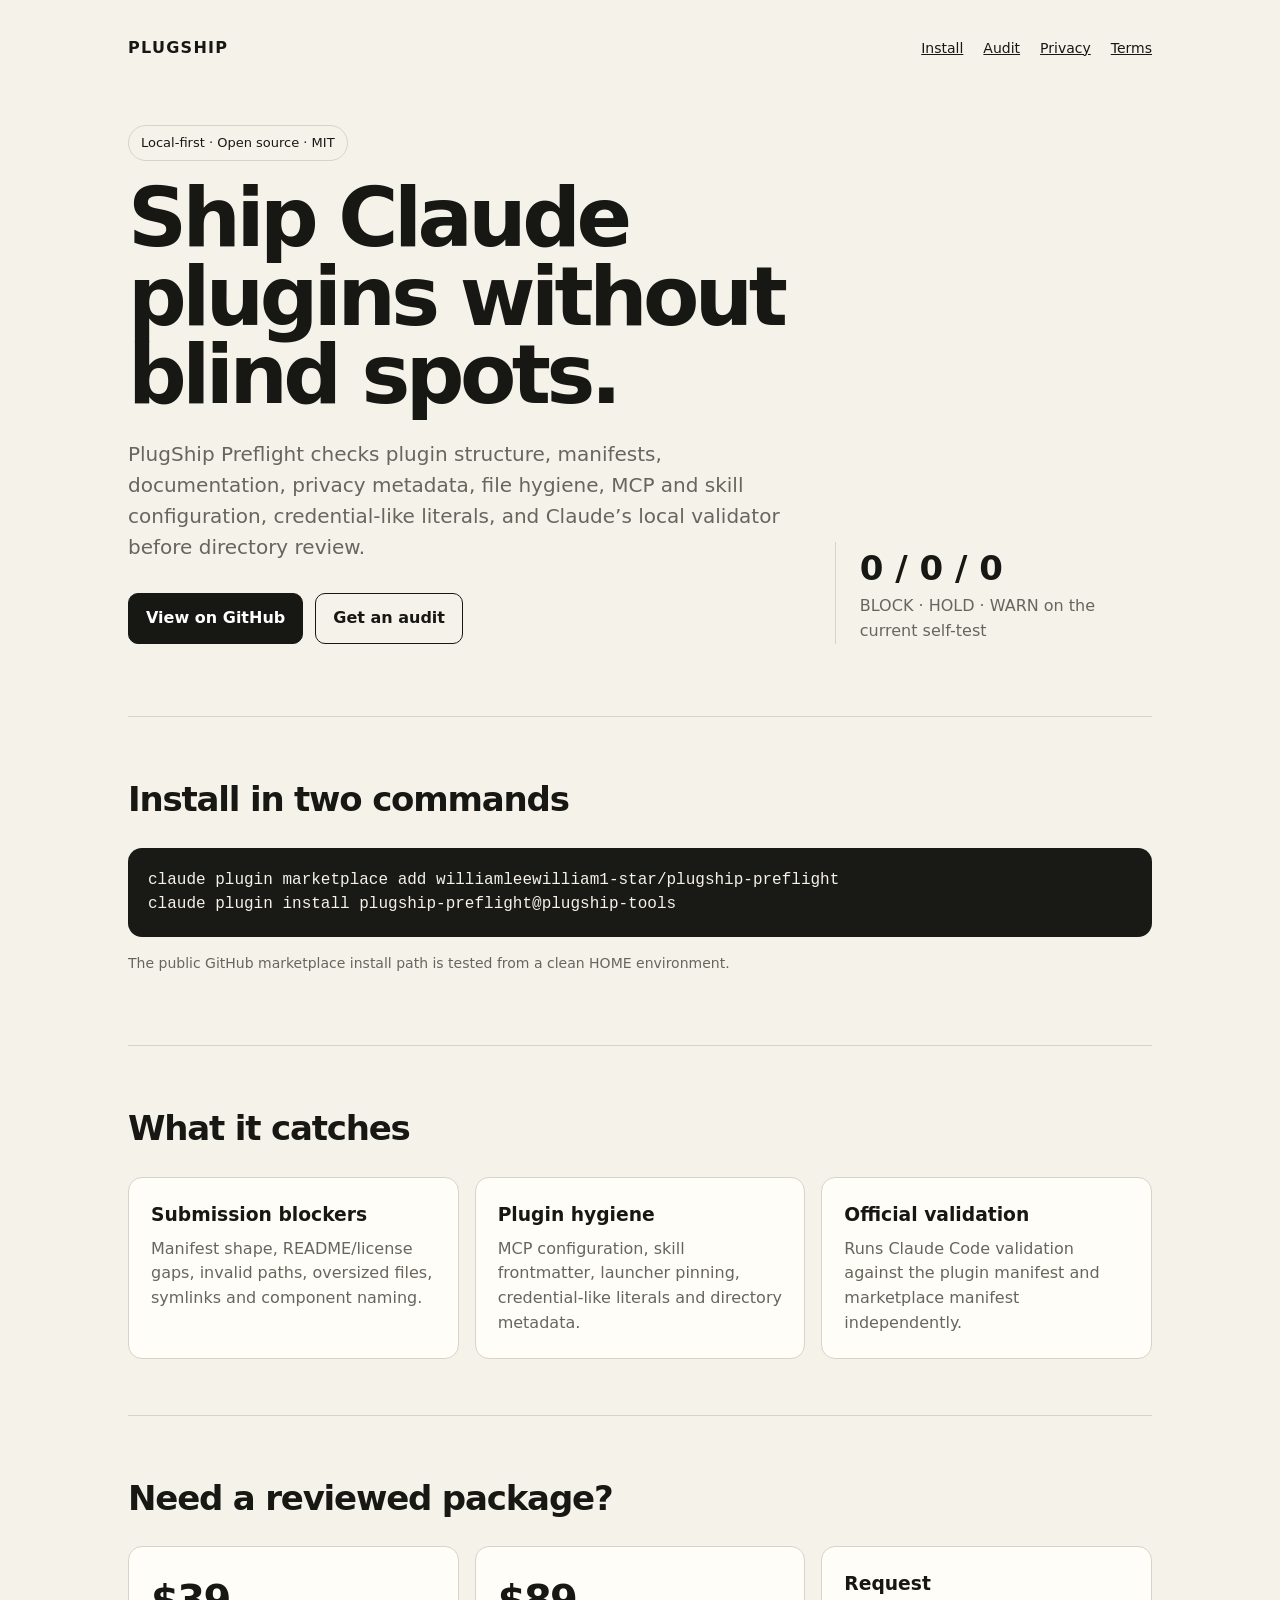
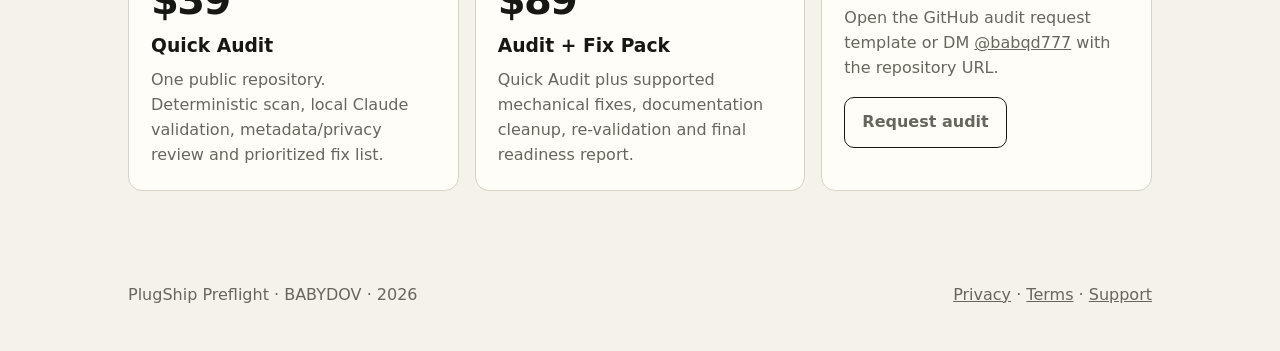
==== docs/index.html @ 2ba9bf3b "Add product site privacy and terms" ====
<!doctype html>
<html lang="en">
<head>
  <meta charset="utf-8">
  <meta name="viewport" content="width=device-width,initial-scale=1">
  <title>PlugShip Preflight — Claude plugin submission checks</title>
  <meta name="description" content="Local-first preflight checks for Claude plugins before directory review.">
  <style>
    :root{--bg:#f5f2ea;--ink:#171714;--muted:#67665e;--line:#d8d3c6;--panel:#fffdf7;--accent:#244a3b}
    *{box-sizing:border-box} body{margin:0;background:var(--bg);color:var(--ink);font:16px/1.55 ui-sans-serif,system-ui,-apple-system,BlinkMacSystemFont,"Segoe UI",sans-serif}
    a{color:inherit} .wrap{max-width:1080px;margin:auto;padding:28px}
    nav{display:flex;justify-content:space-between;align-items:center;padding:8px 0 64px}
    .brand{font-weight:750;letter-spacing:.08em}.navlinks{display:flex;gap:20px;font-size:14px}
    .hero{display:grid;grid-template-columns:1.35fr .65fr;gap:48px;align-items:end;padding-bottom:72px}
    h1{font-size:clamp(44px,7vw,82px);line-height:.96;letter-spacing:-.055em;margin:0 0 24px}
    .lead{font-size:20px;max-width:700px;color:var(--muted)}
    .pill{display:inline-block;border:1px solid var(--line);border-radius:999px;padding:7px 12px;font-size:13px;margin-bottom:18px}
    .cta{display:flex;gap:12px;flex-wrap:wrap;margin-top:30px}
    .btn{display:inline-block;padding:12px 17px;border-radius:10px;text-decoration:none;border:1px solid var(--ink);font-weight:650}
    .btn.primary{background:var(--ink);color:white}.metric{border-left:1px solid var(--line);padding-left:24px}
    .metric strong{display:block;font-size:34px}.metric span{color:var(--muted)}
    section{border-top:1px solid var(--line);padding:56px 0}
    h2{font-size:34px;letter-spacing:-.035em;margin:0 0 22px}
    .grid{display:grid;grid-template-columns:repeat(3,1fr);gap:16px}
    .card{background:var(--panel);border:1px solid var(--line);border-radius:14px;padding:22px}
    .card h3{margin:0 0 8px}.card p{margin:0;color:var(--muted)}
    pre{white-space:pre-wrap;word-break:break-word;background:#191916;color:#f6f2e8;border-radius:14px;padding:20px;overflow:auto}
    .price{font-size:40px;font-weight:760;letter-spacing:-.04em}
    .small{font-size:14px;color:var(--muted)} footer{padding:36px 0 16px;color:var(--muted);display:flex;justify-content:space-between;gap:18px}
    @media(max-width:760px){.hero,.grid{grid-template-columns:1fr}.metric{border-left:0;padding-left:0}.navlinks{display:none}}
  </style>
</head>
<body>
<div class="wrap">
  <nav><div class="brand">PLUGSHIP</div><div class="navlinks"><a href="#install">Install</a><a href="#audit">Audit</a><a href="privacy.html">Privacy</a><a href="terms.html">Terms</a></div></nav>
  <main>
    <div class="hero">
      <div>
        <span class="pill">Local-first · Open source · MIT</span>
        <h1>Ship Claude plugins without blind spots.</h1>
        <p class="lead">PlugShip Preflight checks plugin structure, manifests, documentation, privacy metadata, file hygiene, MCP and skill configuration, credential-like literals, and Claude’s local validator before directory review.</p>
        <div class="cta"><a class="btn primary" href="https://github.com/williamleewilliam1-star/plugship-preflight">View on GitHub</a><a class="btn" href="#audit">Get an audit</a></div>
      </div>
      <div class="metric"><strong>0 / 0 / 0</strong><span>BLOCK · HOLD · WARN on the current self-test</span></div>
    </div>
    <section id="install">
      <h2>Install in two commands</h2>
      <pre>claude plugin marketplace add williamleewilliam1-star/plugship-preflight
claude plugin install plugship-preflight@plugship-tools</pre>
      <p class="small">The public GitHub marketplace install path is tested from a clean HOME environment.</p>
    </section>
    <section>
      <h2>What it catches</h2>
      <div class="grid">
        <div class="card"><h3>Submission blockers</h3><p>Manifest shape, README/license gaps, invalid paths, oversized files, symlinks and component naming.</p></div>
        <div class="card"><h3>Plugin hygiene</h3><p>MCP configuration, skill frontmatter, launcher pinning, credential-like literals and directory metadata.</p></div>
        <div class="card"><h3>Official validation</h3><p>Runs Claude Code validation against the plugin manifest and marketplace manifest independently.</p></div>
      </div>
    </section>
    <section id="audit">
      <h2>Need a reviewed package?</h2>
      <div class="grid">
        <div class="card"><div class="price">$39</div><h3>Quick Audit</h3><p>One public repository. Deterministic scan, local Claude validation, metadata/privacy review and prioritized fix list.</p></div>
        <div class="card"><div class="price">$89</div><h3>Audit + Fix Pack</h3><p>Quick Audit plus supported mechanical fixes, documentation cleanup, re-validation and final readiness report.</p></div>
        <div class="card"><h3>Request</h3><p>Open the GitHub audit request template or DM <a href="https://x.com/babqd777">@babqd777</a> with the repository URL.</p><p style="margin-top:16px"><a class="btn" href="https://github.com/williamleewilliam1-star/plugship-preflight/issues/new?template=audit-request.md">Request audit</a></p></div>
      </div>
    </section>
  </main>
  <footer>
    <span>PlugShip Preflight · BABYDOV · 2026</span>
    <span><a href="privacy.html">Privacy</a> · <a href="terms.html">Terms</a> · <a href="https://github.com/williamleewilliam1-star/plugship-preflight/issues">Support</a></span>
  </footer>
</div>
</body>
</html>
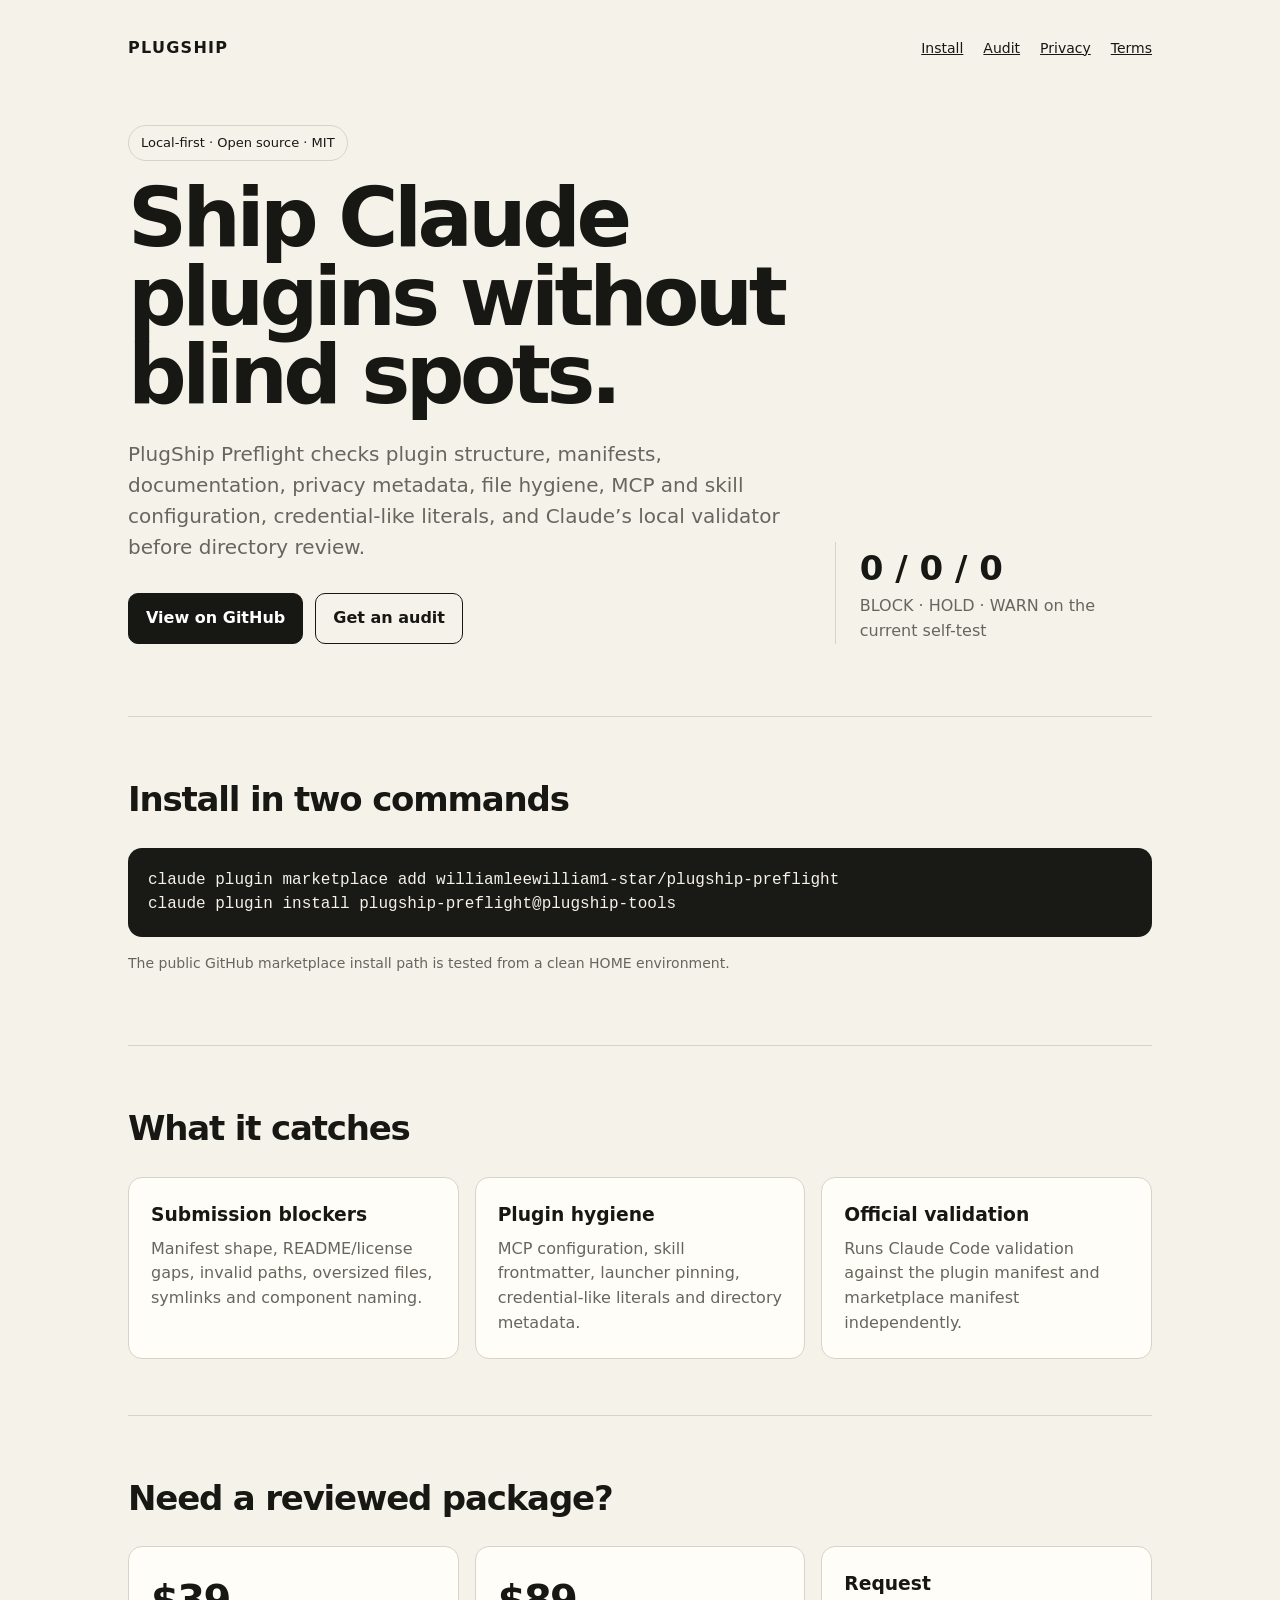
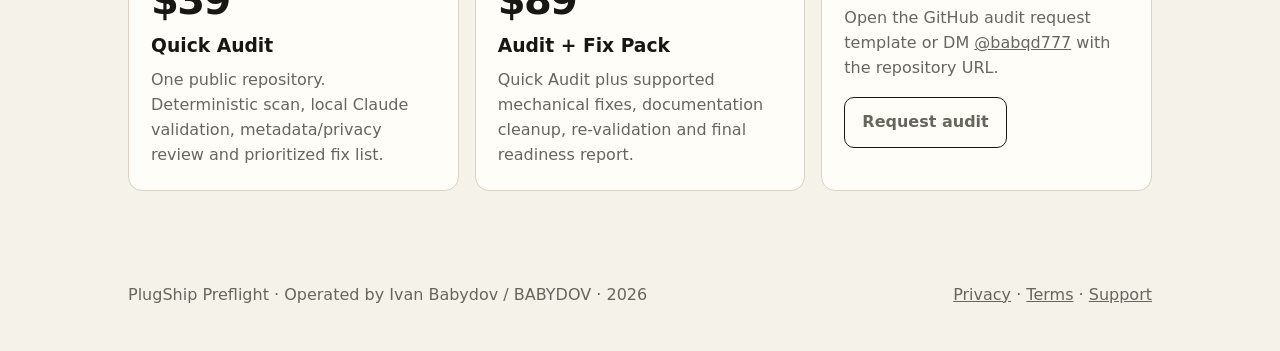
==== commit afdedf60: "Clarify operator identity on product site" ====
--- a/docs/index.html
+++ b/docs/index.html
@@ -67,7 +67,7 @@
     </section>
   </main>
   <footer>
-    <span>PlugShip Preflight · BABYDOV · 2026</span>
+    <span>PlugShip Preflight · Operated by Ivan Babydov / BABYDOV · 2026</span>
     <span><a href="privacy.html">Privacy</a> · <a href="terms.html">Terms</a> · <a href="https://github.com/williamleewilliam1-star/plugship-preflight/issues">Support</a></span>
   </footer>
 </div>
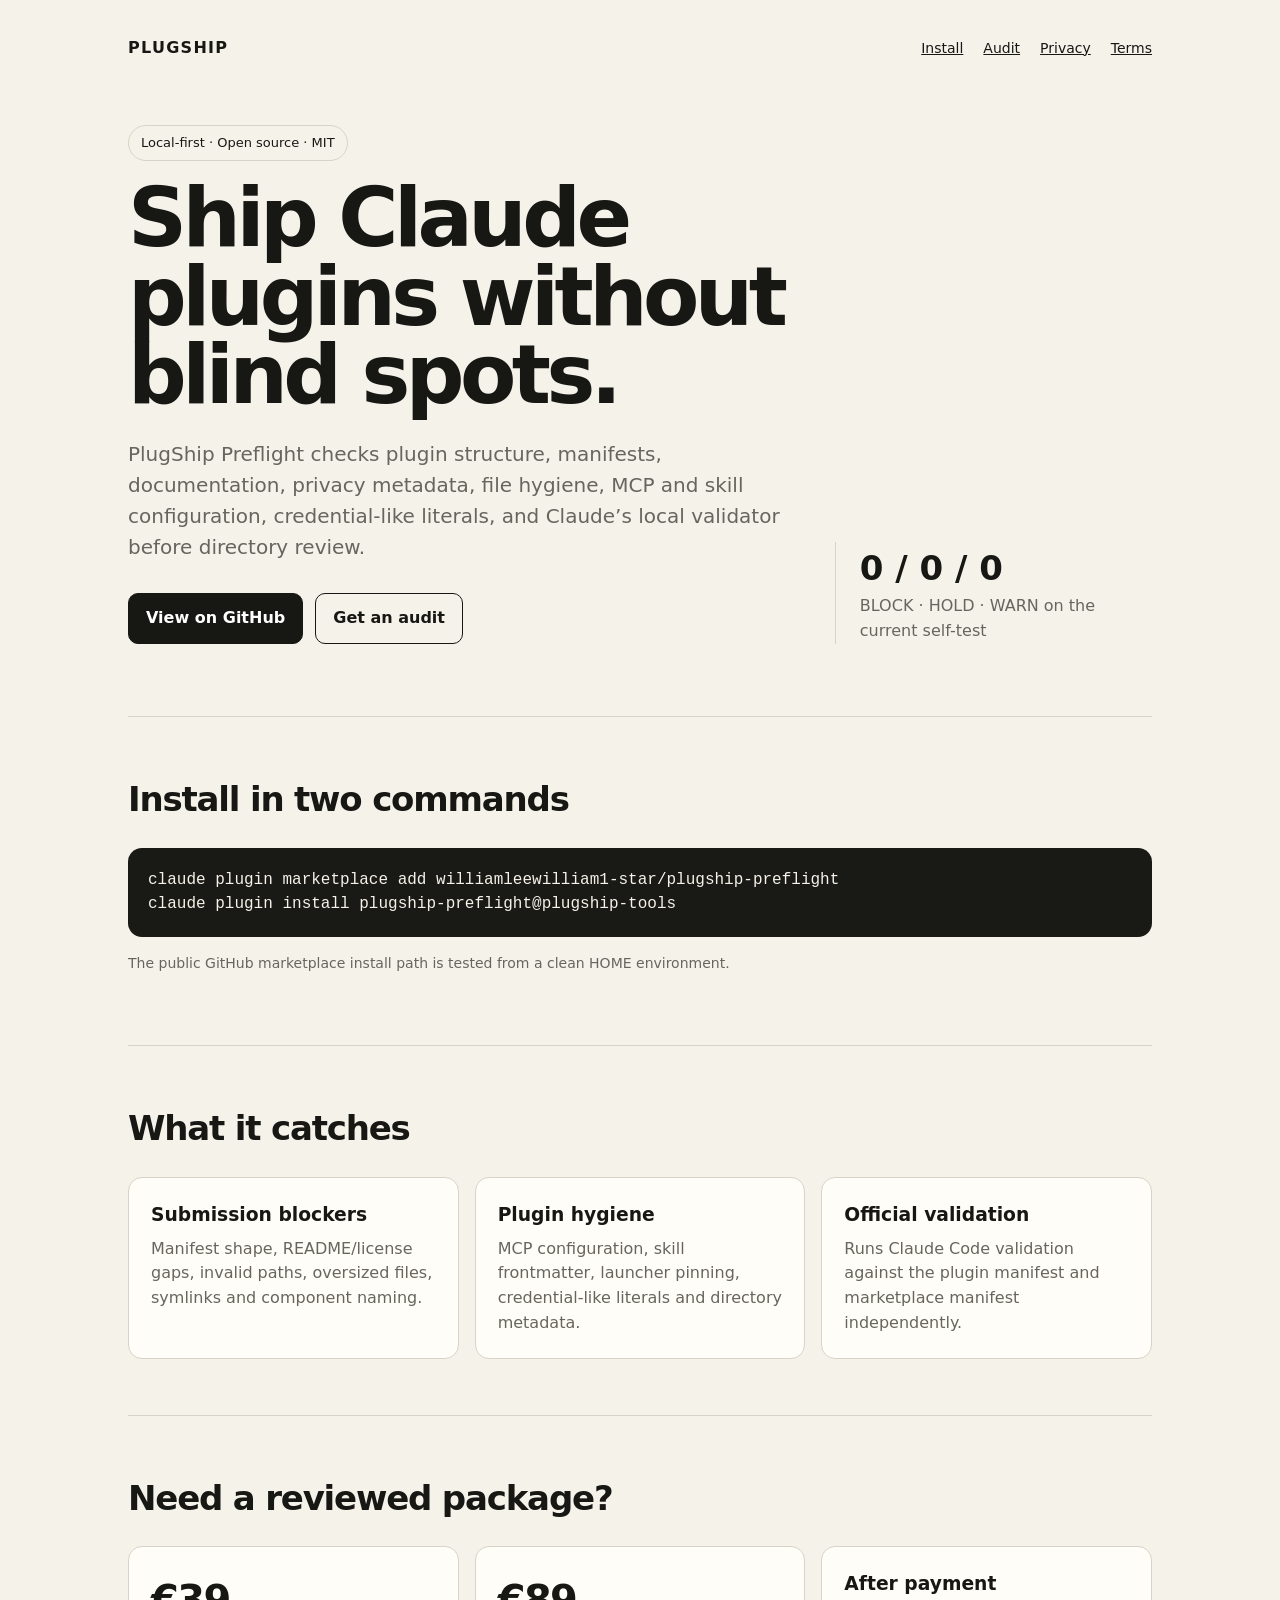
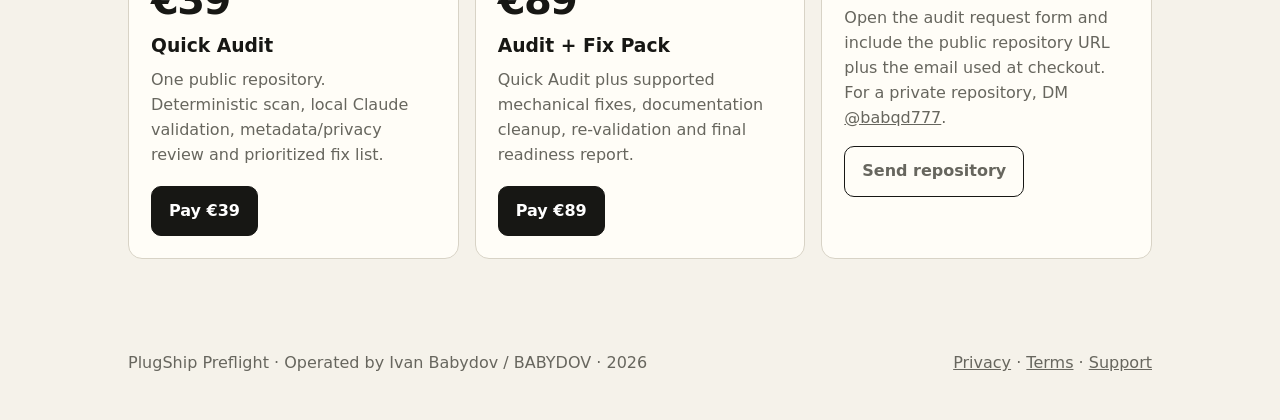
==== commit e2148709: "Add live Stripe checkout for paid audits" ====
--- a/docs/index.html
+++ b/docs/index.html
@@ -60,9 +60,9 @@
     <section id="audit">
       <h2>Need a reviewed package?</h2>
       <div class="grid">
-        <div class="card"><div class="price">$39</div><h3>Quick Audit</h3><p>One public repository. Deterministic scan, local Claude validation, metadata/privacy review and prioritized fix list.</p></div>
-        <div class="card"><div class="price">$89</div><h3>Audit + Fix Pack</h3><p>Quick Audit plus supported mechanical fixes, documentation cleanup, re-validation and final readiness report.</p></div>
-        <div class="card"><h3>Request</h3><p>Open the GitHub audit request template or DM <a href="https://x.com/babqd777">@babqd777</a> with the repository URL.</p><p style="margin-top:16px"><a class="btn" href="https://github.com/williamleewilliam1-star/plugship-preflight/issues/new?template=audit-request.md">Request audit</a></p></div>
+        <div class="card"><div class="price">€39</div><h3>Quick Audit</h3><p>One public repository. Deterministic scan, local Claude validation, metadata/privacy review and prioritized fix list.</p><p style="margin-top:18px"><a class="btn primary" href="https://buy.stripe.com/28E8wI2F44zK699gHmaZi00">Pay €39</a></p></div>
+        <div class="card"><div class="price">€89</div><h3>Audit + Fix Pack</h3><p>Quick Audit plus supported mechanical fixes, documentation cleanup, re-validation and final readiness report.</p><p style="margin-top:18px"><a class="btn primary" href="https://buy.stripe.com/7sY4gscfE8Q01STgHmaZi01">Pay €89</a></p></div>
+        <div class="card"><h3>After payment</h3><p>Open the audit request form and include the public repository URL plus the email used at checkout. For a private repository, DM <a href="https://x.com/babqd777">@babqd777</a>.</p><p style="margin-top:16px"><a class="btn" href="https://github.com/williamleewilliam1-star/plugship-preflight/issues/new?template=audit-request.md">Send repository</a></p></div>
       </div>
     </section>
   </main>
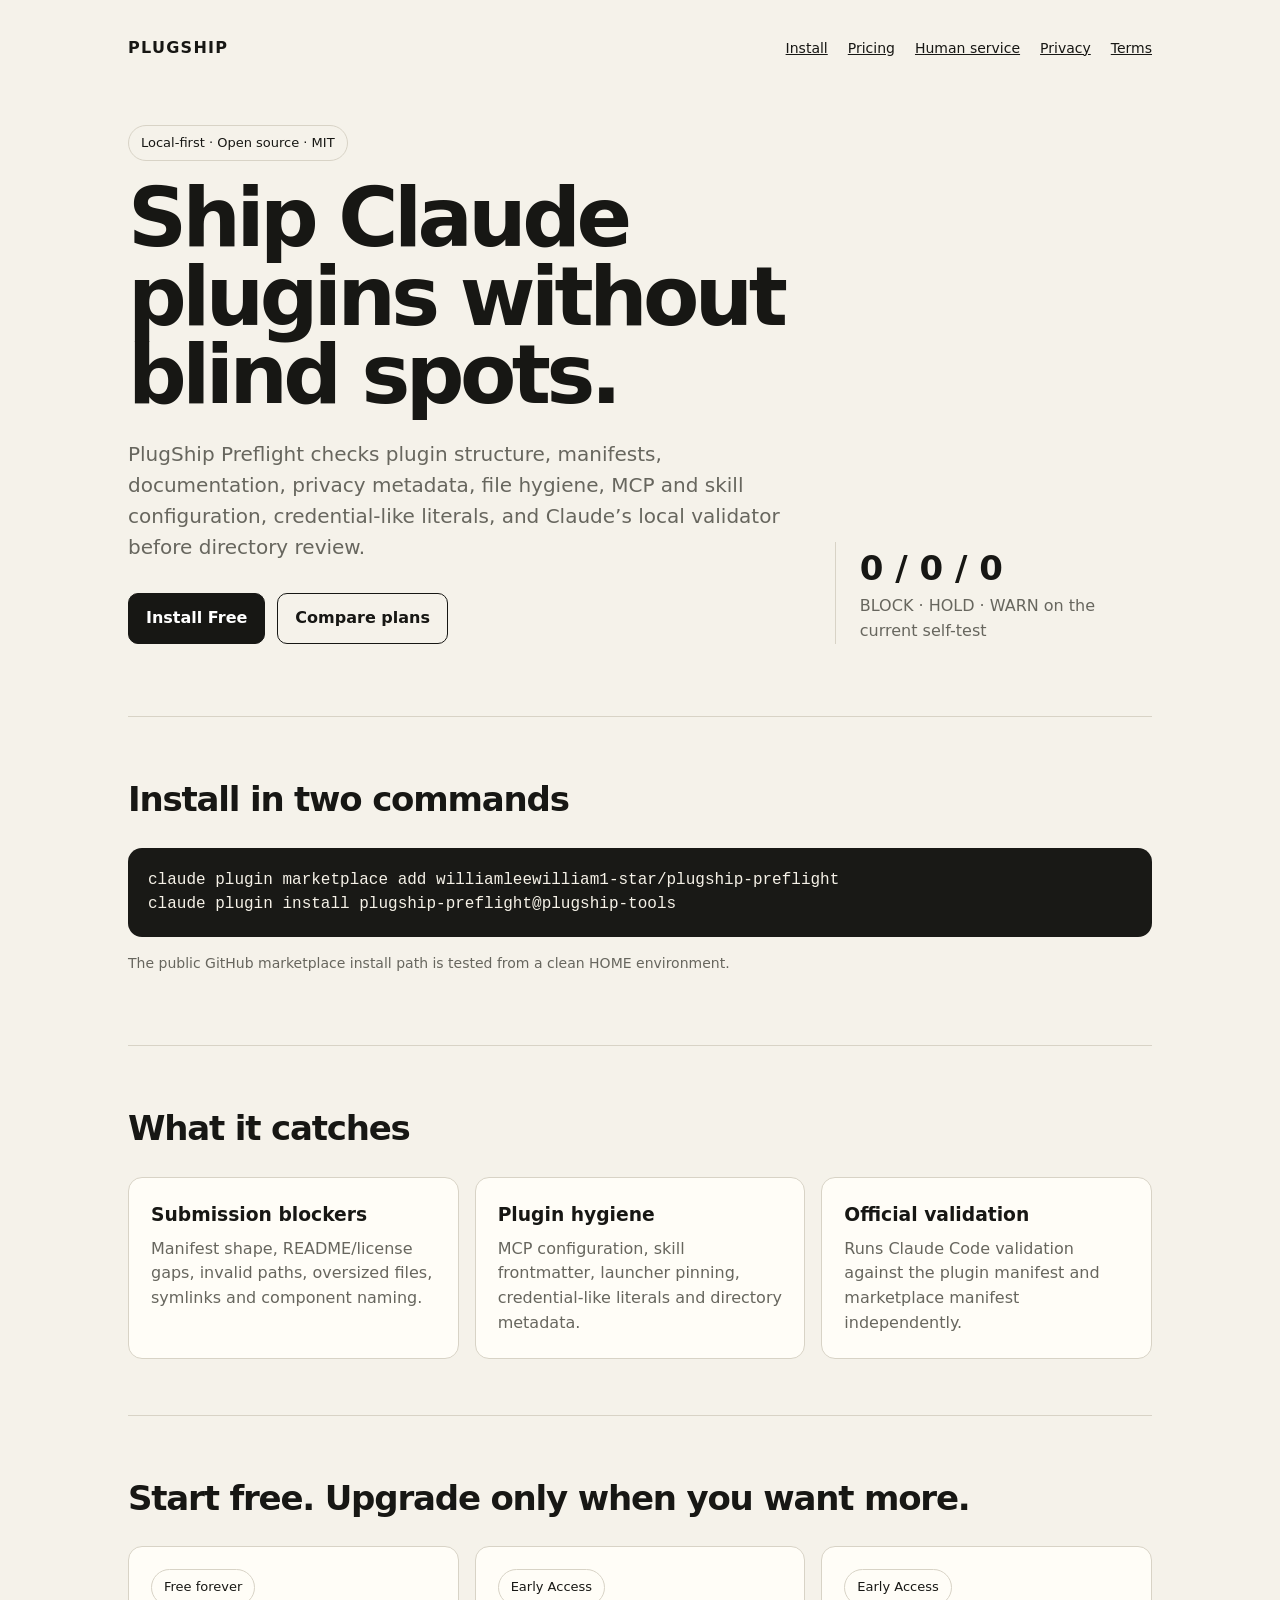
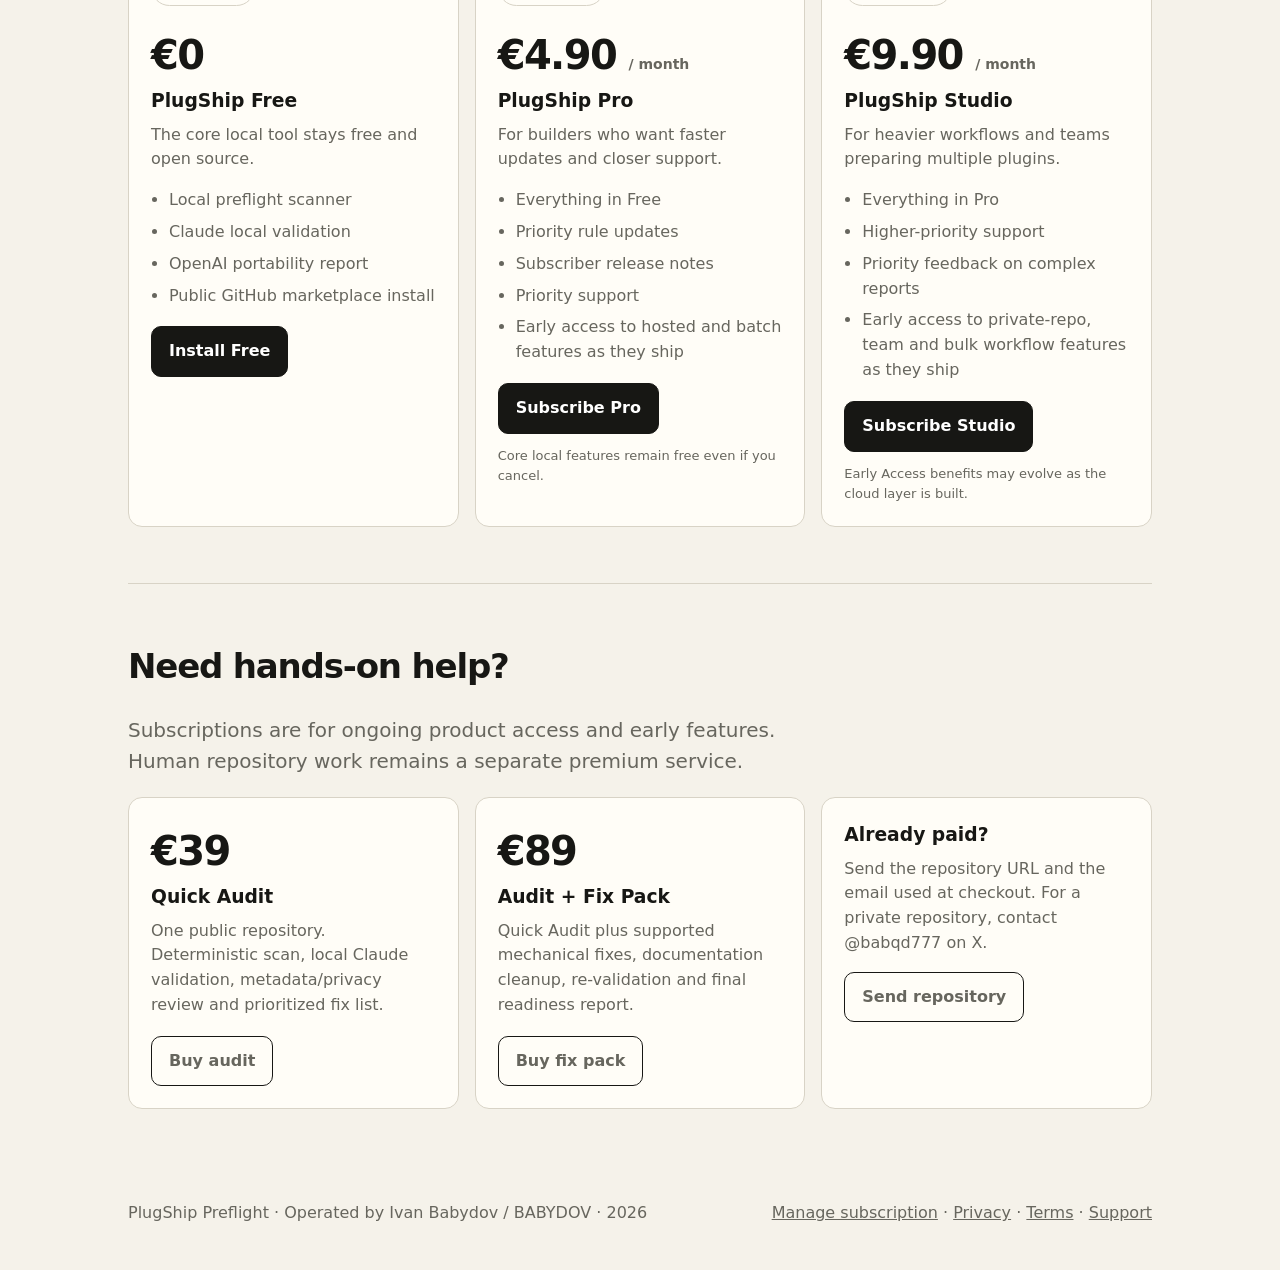
==== commit 9d7b08b1: "Add Free Pro Studio subscription plans" ====
--- a/docs/index.html
+++ b/docs/index.html
@@ -24,22 +24,23 @@
     .grid{display:grid;grid-template-columns:repeat(3,1fr);gap:16px}
     .card{background:var(--panel);border:1px solid var(--line);border-radius:14px;padding:22px}
     .card h3{margin:0 0 8px}.card p{margin:0;color:var(--muted)}
+    .card ul{padding-left:18px;margin:16px 0 0;color:var(--muted)}.card li{margin:7px 0}.plan-note{font-size:13px;color:var(--muted);margin-top:12px!important}
     pre{white-space:pre-wrap;word-break:break-word;background:#191916;color:#f6f2e8;border-radius:14px;padding:20px;overflow:auto}
-    .price{font-size:40px;font-weight:760;letter-spacing:-.04em}
+    .price{font-size:40px;font-weight:760;letter-spacing:-.04em}.price small{font-size:14px;font-weight:600;letter-spacing:0;color:var(--muted)}
     .small{font-size:14px;color:var(--muted)} footer{padding:36px 0 16px;color:var(--muted);display:flex;justify-content:space-between;gap:18px}
     @media(max-width:760px){.hero,.grid{grid-template-columns:1fr}.metric{border-left:0;padding-left:0}.navlinks{display:none}}
   </style>
 </head>
 <body>
 <div class="wrap">
-  <nav><div class="brand">PLUGSHIP</div><div class="navlinks"><a href="#install">Install</a><a href="#audit">Audit</a><a href="privacy.html">Privacy</a><a href="terms.html">Terms</a></div></nav>
+  <nav><div class="brand">PLUGSHIP</div><div class="navlinks"><a href="#install">Install</a><a href="#pricing">Pricing</a><a href="#human">Human service</a><a href="privacy.html">Privacy</a><a href="terms.html">Terms</a></div></nav>
   <main>
     <div class="hero">
       <div>
         <span class="pill">Local-first · Open source · MIT</span>
         <h1>Ship Claude plugins without blind spots.</h1>
         <p class="lead">PlugShip Preflight checks plugin structure, manifests, documentation, privacy metadata, file hygiene, MCP and skill configuration, credential-like literals, and Claude’s local validator before directory review.</p>
-        <div class="cta"><a class="btn primary" href="https://github.com/williamleewilliam1-star/plugship-preflight">View on GitHub</a><a class="btn" href="#audit">Get an audit</a></div>
+        <div class="cta"><a class="btn primary" href="#install">Install Free</a><a class="btn" href="#pricing">Compare plans</a></div>
       </div>
       <div class="metric"><strong>0 / 0 / 0</strong><span>BLOCK · HOLD · WARN on the current self-test</span></div>
     </div>
@@ -57,18 +58,27 @@
         <div class="card"><h3>Official validation</h3><p>Runs Claude Code validation against the plugin manifest and marketplace manifest independently.</p></div>
       </div>
     </section>
-    <section id="audit">
-      <h2>Need a reviewed package?</h2>
+    <section id="pricing">
+      <h2>Start free. Upgrade only when you want more.</h2>
       <div class="grid">
-        <div class="card"><div class="price">€39</div><h3>Quick Audit</h3><p>One public repository. Deterministic scan, local Claude validation, metadata/privacy review and prioritized fix list.</p><p style="margin-top:18px"><a class="btn primary" href="https://buy.stripe.com/28E8wI2F44zK699gHmaZi00">Pay €39</a></p></div>
-        <div class="card"><div class="price">€89</div><h3>Audit + Fix Pack</h3><p>Quick Audit plus supported mechanical fixes, documentation cleanup, re-validation and final readiness report.</p><p style="margin-top:18px"><a class="btn primary" href="https://buy.stripe.com/7sY4gscfE8Q01STgHmaZi01">Pay €89</a></p></div>
-        <div class="card"><h3>After payment</h3><p>Open the audit request form and include the public repository URL plus the email used at checkout. For a private repository, DM <a href="https://x.com/babqd777">@babqd777</a>.</p><p style="margin-top:16px"><a class="btn" href="https://github.com/williamleewilliam1-star/plugship-preflight/issues/new?template=audit-request.md">Send repository</a></p></div>
+        <div class="card"><span class="pill">Free forever</span><div class="price">€0</div><h3>PlugShip Free</h3><p>The core local tool stays free and open source.</p><ul><li>Local preflight scanner</li><li>Claude local validation</li><li>OpenAI portability report</li><li>Public GitHub marketplace install</li></ul><p style="margin-top:18px"><a class="btn primary" href="#install">Install Free</a></p></div>
+        <div class="card"><span class="pill">Early Access</span><div class="price">€4.90 <small>/ month</small></div><h3>PlugShip Pro</h3><p>For builders who want faster updates and closer support.</p><ul><li>Everything in Free</li><li>Priority rule updates</li><li>Subscriber release notes</li><li>Priority support</li><li>Early access to hosted and batch features as they ship</li></ul><p style="margin-top:18px"><a class="btn primary" href="https://buy.stripe.com/9B6dR2bbA8Q0fJJbn2aZi02">Subscribe Pro</a></p><p class="plan-note">Core local features remain free even if you cancel.</p></div>
+        <div class="card"><span class="pill">Early Access</span><div class="price">€9.90 <small>/ month</small></div><h3>PlugShip Studio</h3><p>For heavier workflows and teams preparing multiple plugins.</p><ul><li>Everything in Pro</li><li>Higher-priority support</li><li>Priority feedback on complex reports</li><li>Early access to private-repo, team and bulk workflow features as they ship</li></ul><p style="margin-top:18px"><a class="btn primary" href="https://buy.stripe.com/5kQdR27Zod6g2WX2QwaZi03">Subscribe Studio</a></p><p class="plan-note">Early Access benefits may evolve as the cloud layer is built.</p></div>
+      </div>
+    </section>
+    <section id="human">
+      <h2>Need hands-on help?</h2>
+      <p class="lead">Subscriptions are for ongoing product access and early features. Human repository work remains a separate premium service.</p>
+      <div class="grid">
+        <div class="card"><div class="price">€39</div><h3>Quick Audit</h3><p>One public repository. Deterministic scan, local Claude validation, metadata/privacy review and prioritized fix list.</p><p style="margin-top:18px"><a class="btn" href="https://buy.stripe.com/28E8wI2F44zK699gHmaZi00">Buy audit</a></p></div>
+        <div class="card"><div class="price">€89</div><h3>Audit + Fix Pack</h3><p>Quick Audit plus supported mechanical fixes, documentation cleanup, re-validation and final readiness report.</p><p style="margin-top:18px"><a class="btn" href="https://buy.stripe.com/7sY4gscfE8Q01STgHmaZi01">Buy fix pack</a></p></div>
+        <div class="card"><h3>Already paid?</h3><p>Send the repository URL and the email used at checkout. For a private repository, contact @babqd777 on X.</p><p style="margin-top:16px"><a class="btn" href="https://github.com/williamleewilliam1-star/plugship-preflight/issues/new?template=audit-request.md">Send repository</a></p></div>
       </div>
     </section>
   </main>
   <footer>
     <span>PlugShip Preflight · Operated by Ivan Babydov / BABYDOV · 2026</span>
-    <span><a href="privacy.html">Privacy</a> · <a href="terms.html">Terms</a> · <a href="https://github.com/williamleewilliam1-star/plugship-preflight/issues">Support</a></span>
+    <span><a href="https://billing.stripe.com/p/login/28E8wI2F44zK699gHmaZi00">Manage subscription</a> · <a href="privacy.html">Privacy</a> · <a href="terms.html">Terms</a> · <a href="https://github.com/williamleewilliam1-star/plugship-preflight/issues">Support</a></span>
   </footer>
 </div>
 </body>
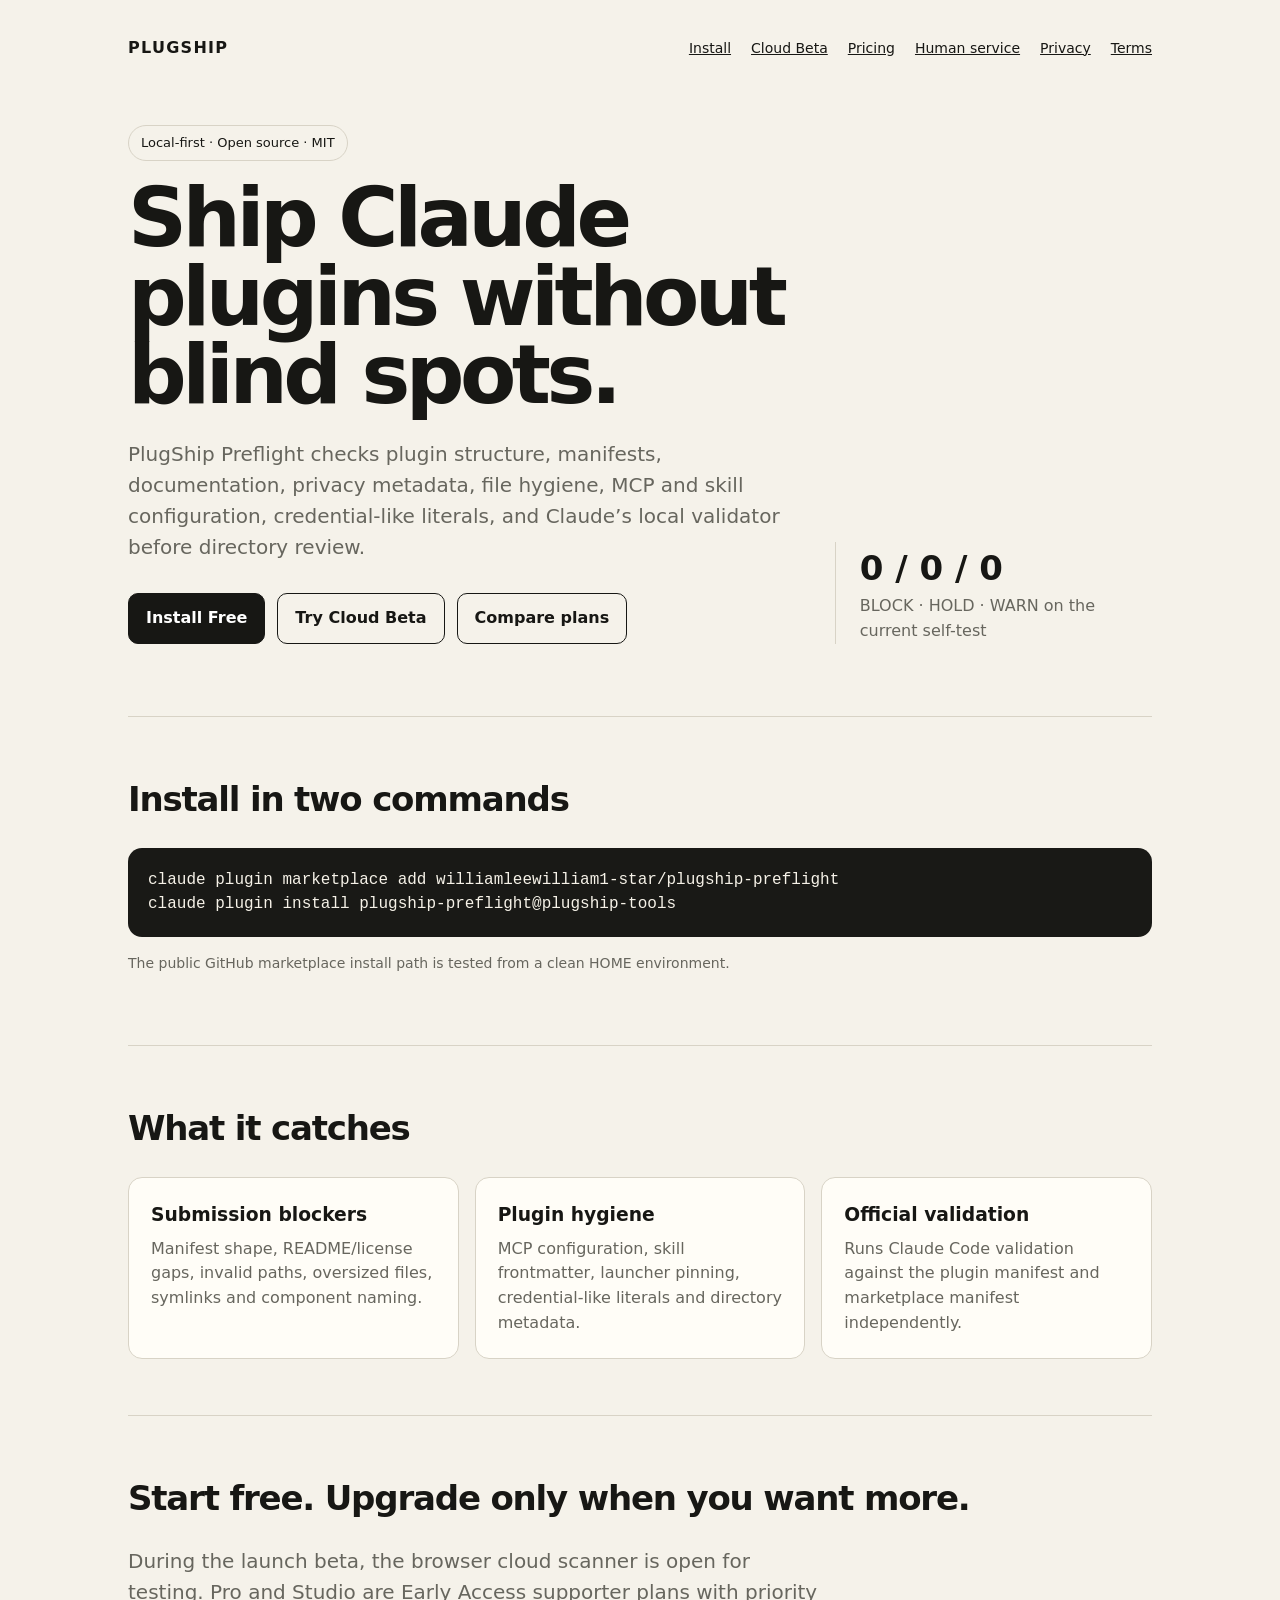
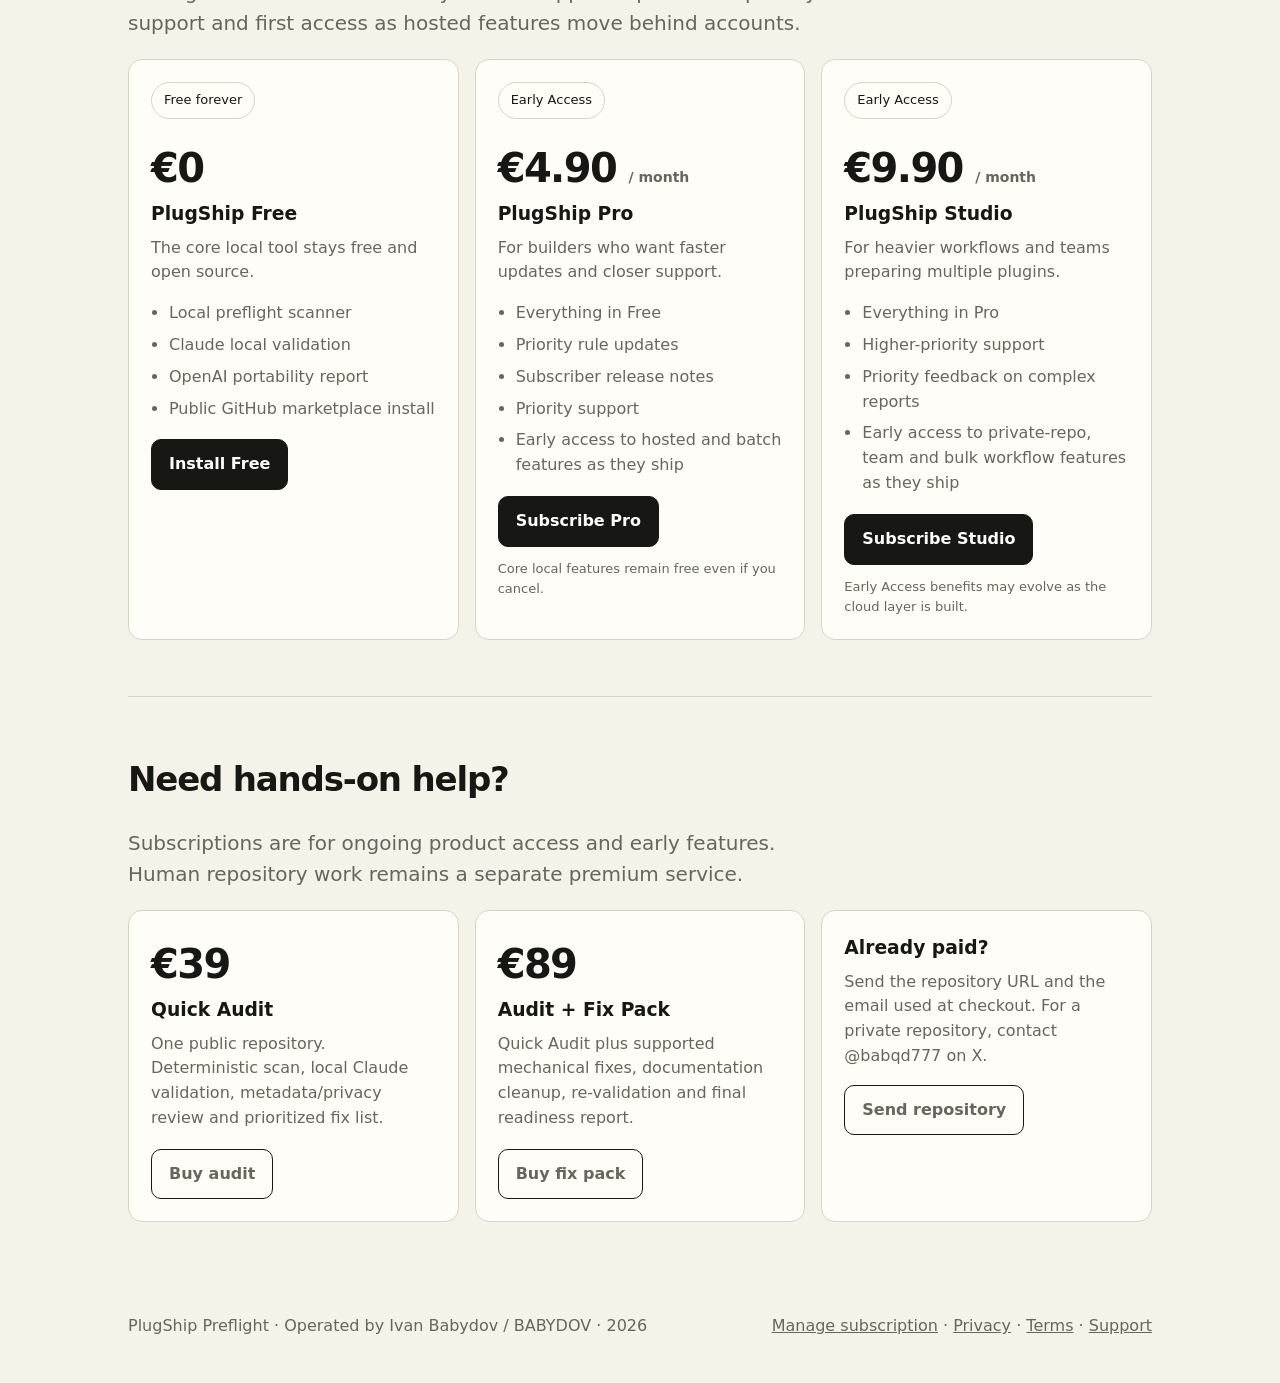
==== commit 630c12d2: "Launch PlugShip Cloud Beta" ====
--- a/docs/index.html
+++ b/docs/index.html
@@ -33,14 +33,14 @@
 </head>
 <body>
 <div class="wrap">
-  <nav><div class="brand">PLUGSHIP</div><div class="navlinks"><a href="#install">Install</a><a href="#pricing">Pricing</a><a href="#human">Human service</a><a href="privacy.html">Privacy</a><a href="terms.html">Terms</a></div></nav>
+  <nav><div class="brand">PLUGSHIP</div><div class="navlinks"><a href="#install">Install</a><a href="cloud/">Cloud Beta</a><a href="#pricing">Pricing</a><a href="#human">Human service</a><a href="privacy.html">Privacy</a><a href="terms.html">Terms</a></div></nav>
   <main>
     <div class="hero">
       <div>
         <span class="pill">Local-first · Open source · MIT</span>
         <h1>Ship Claude plugins without blind spots.</h1>
         <p class="lead">PlugShip Preflight checks plugin structure, manifests, documentation, privacy metadata, file hygiene, MCP and skill configuration, credential-like literals, and Claude’s local validator before directory review.</p>
-        <div class="cta"><a class="btn primary" href="#install">Install Free</a><a class="btn" href="#pricing">Compare plans</a></div>
+        <div class="cta"><a class="btn primary" href="#install">Install Free</a><a class="btn" href="cloud/">Try Cloud Beta</a><a class="btn" href="#pricing">Compare plans</a></div>
       </div>
       <div class="metric"><strong>0 / 0 / 0</strong><span>BLOCK · HOLD · WARN on the current self-test</span></div>
     </div>
@@ -60,6 +60,7 @@
     </section>
     <section id="pricing">
       <h2>Start free. Upgrade only when you want more.</h2>
+      <p class="lead">During the launch beta, the browser cloud scanner is open for testing. Pro and Studio are Early Access supporter plans with priority support and first access as hosted features move behind accounts.</p>
       <div class="grid">
         <div class="card"><span class="pill">Free forever</span><div class="price">€0</div><h3>PlugShip Free</h3><p>The core local tool stays free and open source.</p><ul><li>Local preflight scanner</li><li>Claude local validation</li><li>OpenAI portability report</li><li>Public GitHub marketplace install</li></ul><p style="margin-top:18px"><a class="btn primary" href="#install">Install Free</a></p></div>
         <div class="card"><span class="pill">Early Access</span><div class="price">€4.90 <small>/ month</small></div><h3>PlugShip Pro</h3><p>For builders who want faster updates and closer support.</p><ul><li>Everything in Free</li><li>Priority rule updates</li><li>Subscriber release notes</li><li>Priority support</li><li>Early access to hosted and batch features as they ship</li></ul><p style="margin-top:18px"><a class="btn primary" href="https://buy.stripe.com/9B6dR2bbA8Q0fJJbn2aZi02">Subscribe Pro</a></p><p class="plan-note">Core local features remain free even if you cancel.</p></div>
